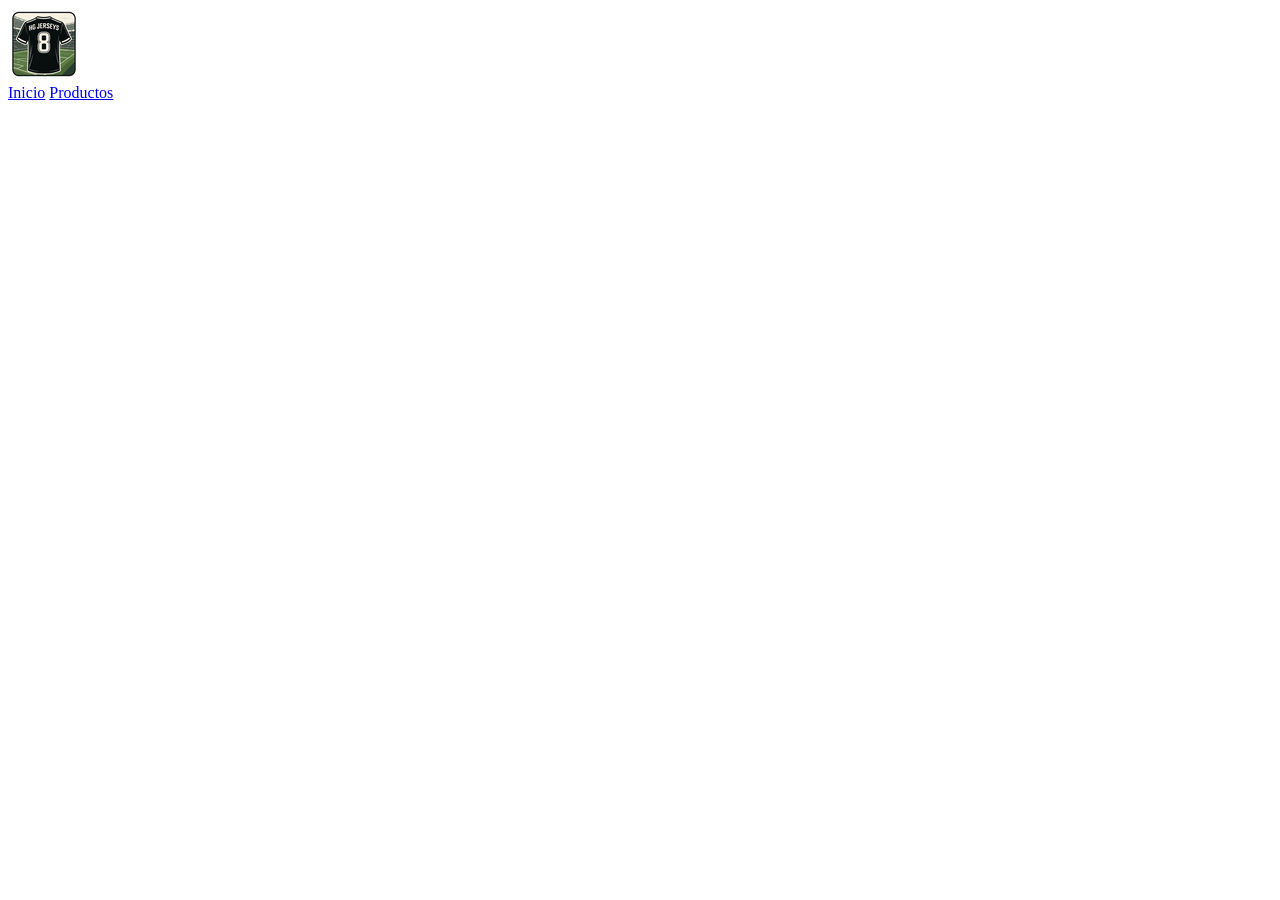
==== hg-landing/products.html @ 501e5852 "Changing" ====
<!DOCTYPE html>
<html lang="es">
<head>
  <meta charset="UTF-8">
  <meta name="viewport" content="width=device-width, initial-scale=1.0">
  <title>HG Jerseys</title>
</head>
<body>
  <header>
    <img src="/hg-landing/img/icons/icon-72x72.png" alt="Logo HG Jerseys">
    <nav>
      <a href="/hg-landing/index.html">Inicio</a>
      <a href="#productos">Productos</a>

    </nav>
  </header>
</body>
</html>
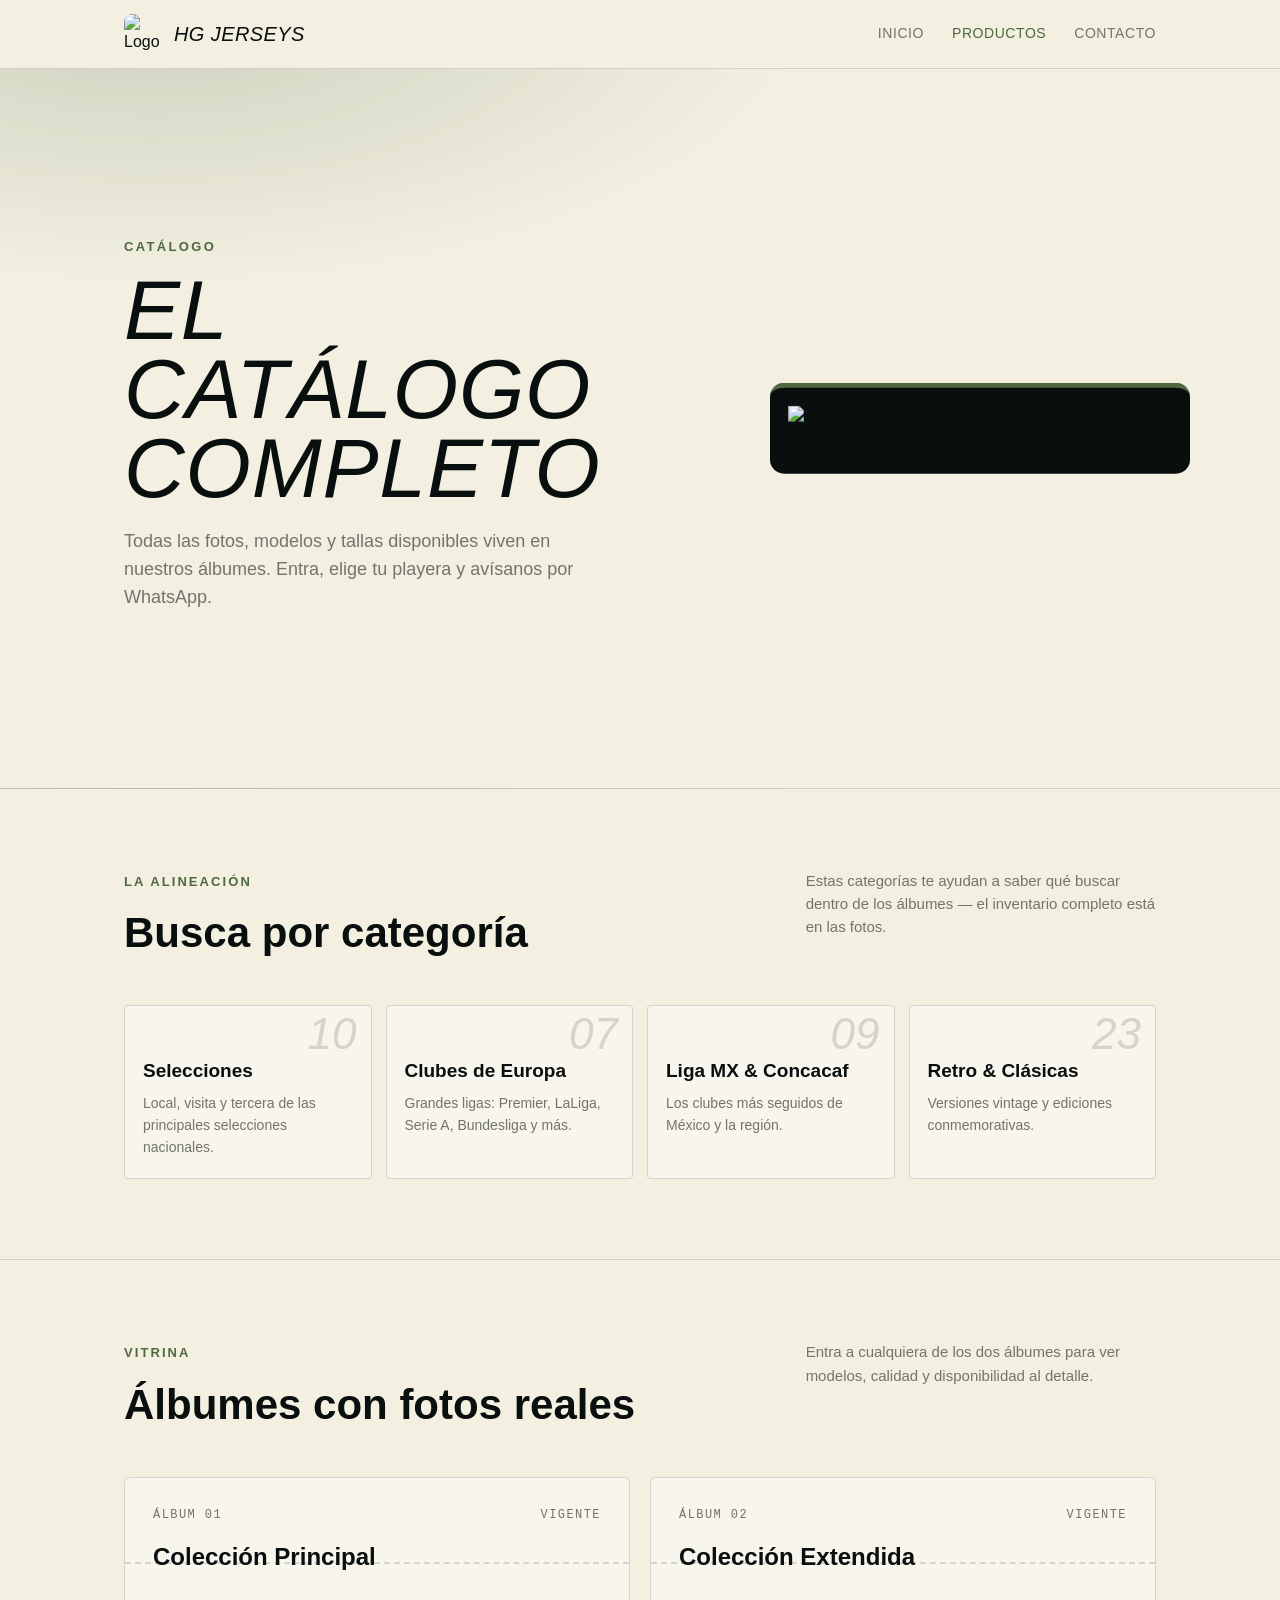
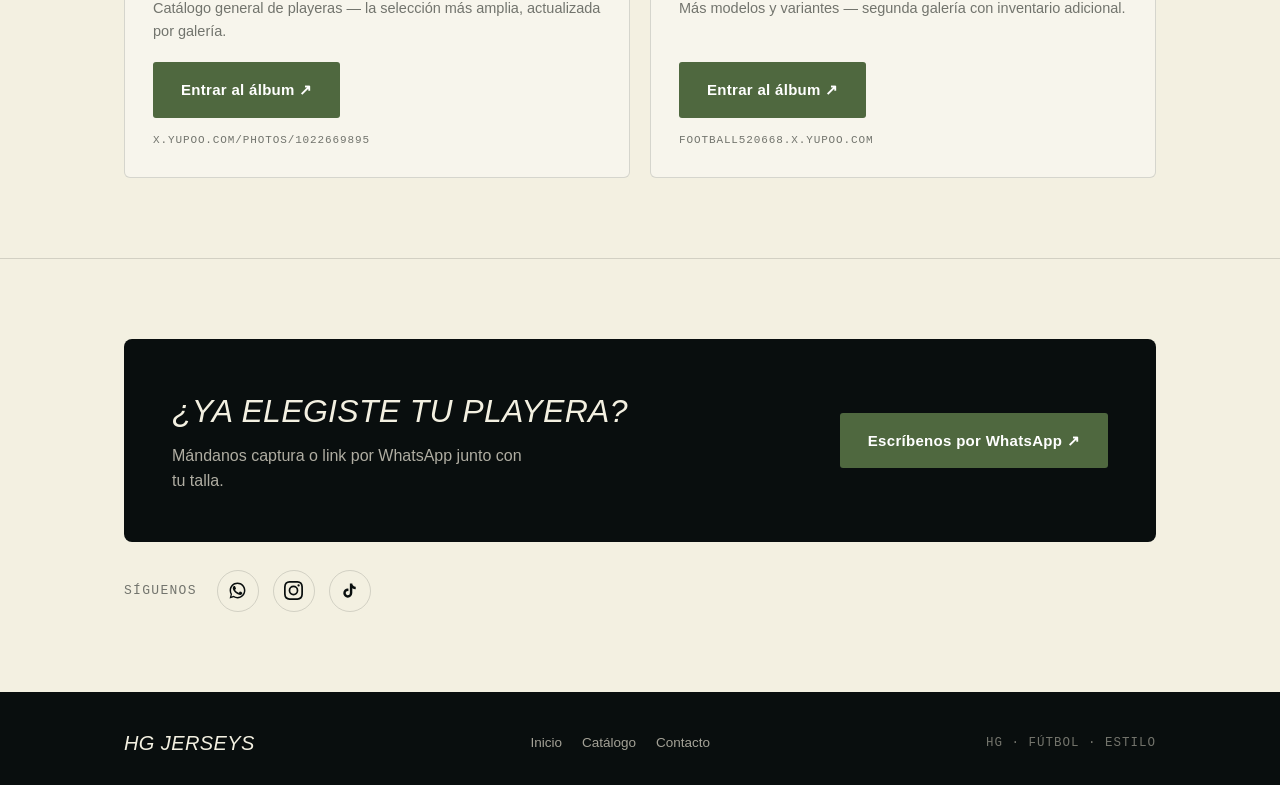
==== commit 3477eee6: "Rediseña HG Jerseys con paleta del logo y agrega pipeline de despliegue Ajusta la paleta a los color" ====
--- a/hg-landing/products.html
+++ b/hg-landing/products.html
@@ -3,16 +3,150 @@
 <head>
   <meta charset="UTF-8">
   <meta name="viewport" content="width=device-width, initial-scale=1.0">
-  <title>HG Jerseys</title>
+  <title>HG Jerseys — Catálogo</title>
+  <meta name="description" content="Catálogo de playeras HG Jerseys: selecciones, clubes de Europa, Liga MX y retro. Álbumes de fotos actualizados.">
+
+  <!-- Favicons -->
+  <link rel="icon" type="image/x-icon" href="/img/favicons/favicon.ico">
+  <link rel="icon" type="image/png" sizes="16x16" href="/img/favicons/favicon-16x16.png">
+  <link rel="icon" type="image/png" sizes="32x32" href="/img/favicons/favicon-32x32.png">
+  <link rel="icon" type="image/png" sizes="48x48" href="/img/favicons/favicon-48x48.png">
+  <link rel="apple-touch-icon" sizes="180x180" href="/img/icons/apple-touch-icon.png">
+  <link rel="manifest" href="/img/manifest/site.webmanifest">
+  <meta name="theme-color" content="#4f683f">
+
+  <!-- Open Graph -->
+  <meta property="og:title" content="HG Jerseys — Catálogo">
+  <meta property="og:description" content="Explora nuestros álbumes de playeras: selecciones, clubes de Europa, Liga MX y retro.">
+  <meta property="og:image" content="/img/social/og-image-light.jpg">
+  <meta property="og:type" content="website">
+  <meta name="twitter:card" content="summary_large_image">
+  <meta name="twitter:image" content="/img/social/og-image-light.jpg">
+
+  <link rel="stylesheet" href="./css/styles.css">
 </head>
 <body>
-  <header>
-    <img src="/hg-landing/img/icons/icon-72x72.png" alt="Logo HG Jerseys">
-    <nav>
-      <a href="/hg-landing/index.html">Inicio</a>
-      <a href="#productos">Productos</a>
+  <header class="site">
+    <div class="nav">
+      <a class="brand" href="/index.html">
+        <img src="/img/icons/icon-72x72.png" alt="Logo HG Jerseys">
+        <span class="brand-name display">HG Jerseys</span>
+      </a>
+      <nav class="links">
+        <a href="/index.html">Inicio</a>
+        <a href="/products.html" class="active">Productos</a>
+        <a href="#contacto">Contacto</a>
+      </nav>
+    </div>
+  </header>
 
-    </nav>
-  </header>
+  <section class="hero">
+    <div class="hero-visual hero-visual--lg">
+      <img src="/img/patada-futbol.gif" alt="Ilustración de un jugador de fútbol pateando el balón">
+    </div>
+    <div class="hero-inner">
+      <p class="eyebrow">Catálogo</p>
+      <h1 class="hero-title display">El catálogo<br>completo</h1>
+      <p class="hero-sub">Todas las fotos, modelos y tallas disponibles viven en nuestros álbumes. Entra, elige tu playera y avísanos por WhatsApp.</p>
+    </div>
+  </section>
+
+  <section id="equipos">
+    <div class="wrap">
+      <div class="section-head">
+        <div>
+          <p class="section-tag">La alineación</p>
+          <h2 class="section-title">Busca por categoría</h2>
+        </div>
+        <p class="section-note">Estas categorías te ayudan a saber qué buscar dentro de los álbumes — el inventario completo está en las fotos.</p>
+      </div>
+      <div class="lineup">
+        <div class="player-card">
+          <span class="player-num">10</span>
+          <h3>Selecciones</h3>
+          <p>Local, visita y tercera de las principales selecciones nacionales.</p>
+        </div>
+        <div class="player-card">
+          <span class="player-num">07</span>
+          <h3>Clubes de Europa</h3>
+          <p>Grandes ligas: Premier, LaLiga, Serie A, Bundesliga y más.</p>
+        </div>
+        <div class="player-card">
+          <span class="player-num">09</span>
+          <h3>Liga MX &amp; Concacaf</h3>
+          <p>Los clubes más seguidos de México y la región.</p>
+        </div>
+        <div class="player-card">
+          <span class="player-num">23</span>
+          <h3>Retro &amp; Clásicas</h3>
+          <p>Versiones vintage y ediciones conmemorativas.</p>
+        </div>
+      </div>
+    </div>
+  </section>
+
+  <section id="catalogo">
+    <div class="wrap">
+      <div class="section-head">
+        <div>
+          <p class="section-tag">Vitrina</p>
+          <h2 class="section-title">Álbumes con fotos reales</h2>
+        </div>
+        <p class="section-note">Entra a cualquiera de los dos álbumes para ver modelos, calidad y disponibilidad al detalle.</p>
+      </div>
+      <div class="tickets">
+        <div class="ticket">
+          <div class="ticket-kicker mono"><span>Álbum 01</span><span>Vigente</span></div>
+          <h3>Colección Principal</h3>
+          <p>Catálogo general de playeras — la selección más amplia, actualizada por galería.</p>
+          <a class="btn btn-primary" href="https://x.yupoo.com/photos/1022669895/albums?tab=gallery" target="_blank" rel="noopener noreferrer">Entrar al álbum ↗</a>
+          <span class="stub mono">x.yupoo.com/photos/1022669895</span>
+        </div>
+        <div class="ticket">
+          <div class="ticket-kicker mono"><span>Álbum 02</span><span>Vigente</span></div>
+          <h3>Colección Extendida</h3>
+          <p>Más modelos y variantes — segunda galería con inventario adicional.</p>
+          <a class="btn btn-primary" href="https://football520668.x.yupoo.com/albums?page=5" target="_blank" rel="noopener noreferrer">Entrar al álbum ↗</a>
+          <span class="stub mono">football520668.x.yupoo.com</span>
+        </div>
+      </div>
+    </div>
+  </section>
+
+  <section id="contacto">
+    <div class="wrap">
+      <div class="cta-panel">
+        <div>
+          <h3 class="display">¿Ya elegiste tu playera?</h3>
+          <p>Mándanos captura o link por WhatsApp junto con tu talla.</p>
+        </div>
+        <a class="btn btn-whatsapp" href="https://wa.me/6694369028" target="_blank" rel="noopener noreferrer">Escríbenos por WhatsApp ↗</a>
+      </div>
+      <div class="social-row">
+        <span class="social-label mono">Síguenos</span>
+        <a class="social-icon" href="https://wa.me/6694369028" target="_blank" rel="noopener noreferrer" aria-label="WhatsApp">
+          <svg viewBox="0 0 24 24" aria-hidden="true"><path d="M17.472 14.382c-.297-.149-1.758-.867-2.03-.967-.273-.099-.471-.148-.67.15-.197.297-.767.966-.94 1.164-.173.199-.347.223-.644.075-.297-.15-1.255-.463-2.39-1.475-.883-.788-1.48-1.761-1.653-2.059-.173-.297-.018-.458.13-.606.134-.133.298-.347.446-.52.15-.174.199-.298.298-.497.099-.198.05-.371-.025-.52-.075-.149-.669-1.612-.916-2.207-.242-.579-.487-.5-.669-.51-.173-.008-.371-.01-.57-.01-.198 0-.52.074-.792.372-.272.297-1.04 1.016-1.04 2.479 0 1.462 1.065 2.875 1.213 3.074.149.198 2.096 3.2 5.077 4.487.709.306 1.262.489 1.694.625.712.227 1.36.195 1.871.118.571-.085 1.758-.719 2.006-1.413.248-.694.248-1.289.173-1.413-.074-.124-.272-.198-.57-.347z"/><path d="M12.001 2C6.478 2 2 6.478 2 12c0 1.85.5 3.58 1.377 5.06L2 22l5.06-1.376A9.933 9.933 0 0 0 12.001 22C17.523 22 22 17.522 22 12S17.523 2 12.001 2zm0 18.09c-1.615 0-3.11-.463-4.373-1.263l-.313-.185-3.005.817.804-2.936-.204-.32A8.09 8.09 0 0 1 3.911 12c0-4.465 3.634-8.09 8.09-8.09 4.457 0 8.09 3.625 8.09 8.09 0 4.464-3.633 8.09-8.09 8.09z"/></svg>
+        </a>
+        <a class="social-icon" href="https://instagram.com/hgjerseys" target="_blank" rel="noopener noreferrer" aria-label="Instagram">
+          <svg viewBox="0 0 24 24" aria-hidden="true"><path d="M12 2.163c3.204 0 3.584.012 4.85.07 3.252.148 4.771 1.691 4.919 4.919.058 1.265.069 1.645.069 4.849 0 3.205-.012 3.584-.069 4.849-.149 3.225-1.664 4.771-4.919 4.919-1.266.058-1.644.07-4.85.07-3.204 0-3.584-.012-4.849-.07-3.26-.149-4.771-1.699-4.919-4.92-.058-1.265-.07-1.644-.07-4.849 0-3.204.013-3.583.07-4.849.149-3.227 1.664-4.771 4.919-4.919 1.266-.057 1.645-.069 4.849-.069zM12 0C8.741 0 8.332.014 7.052.072 2.695.272.273 2.69.073 7.052.014 8.332 0 8.741 0 12c0 3.259.014 3.668.072 4.948.2 4.358 2.618 6.78 6.98 6.98C8.332 23.986 8.741 24 12 24c3.259 0 3.668-.014 4.948-.072 4.354-.2 6.782-2.618 6.979-6.98.059-1.28.073-1.689.073-4.948 0-3.259-.014-3.667-.072-4.947-.196-4.354-2.617-6.78-6.979-6.98C15.668.014 15.259 0 12 0zm0 5.838a6.162 6.162 0 1 0 0 12.324 6.162 6.162 0 0 0 0-12.324zM12 16a4 4 0 1 1 0-8 4 4 0 0 1 0 8zm6.406-11.845a1.44 1.44 0 1 0 0 2.881 1.44 1.44 0 0 0 0-2.881z"/></svg>
+        </a>
+        <a class="social-icon" href="https://www.tiktok.com/@hgjerseys" target="_blank" rel="noopener noreferrer" aria-label="TikTok">
+          <svg viewBox="0 0 24 24" aria-hidden="true"><path d="M16.6 5.82s.51.5 0 0A4.278 4.278 0 0 1 15.54 3h-3.09v12.4a2.592 2.592 0 0 1-2.59 2.5c-1.42 0-2.6-1.16-2.6-2.6 0-1.72 1.66-3.01 3.37-2.48V9.66c-3.45-.46-6.47 2.22-6.47 5.64 0 3.33 2.76 5.7 5.69 5.7 3.14 0 5.69-2.55 5.69-5.7V9.01a7.35 7.35 0 0 0 4.3 1.38V7.3s-1.88.09-3.24-1.48z"/></svg>
+        </a>
+      </div>
+    </div>
+  </section>
+
+  <footer class="site">
+    <div class="foot-inner">
+      <span class="brand-name display">HG Jerseys</span>
+      <div class="foot-links">
+        <a href="/index.html">Inicio</a>
+        <a href="#catalogo">Catálogo</a>
+        <a href="#contacto">Contacto</a>
+      </div>
+      <span class="foot-score mono">HG · Fútbol · Estilo</span>
+    </div>
+  </footer>
 </body>
-</html>+</html>
--- a/hg-landing/css/styles.css
+++ b/hg-landing/css/styles.css
@@ -0,0 +1,557 @@
+/* HG Jerseys — estilos compartidos
+   Paleta muestreada directamente del logo (logo-master-transparent.png):
+   negro del jersey, crema del cielo de estadio, verde de la cancha. */
+
+:root {
+  --ink: #090e0e;
+  --ink-soft: #72746d;
+  --cream: #f3f0e1;
+  --cream-panel: #f7f5ec;
+  --pitch: #4f683f;
+  --pitch-deep: #36472b;
+  --border: rgba(9, 14, 14, 0.14);
+
+  --bg: var(--cream);
+  --panel: var(--cream-panel);
+  --text: var(--ink);
+  --text-soft: var(--ink-soft);
+  --accent: var(--pitch);
+  --accent-deep: var(--pitch-deep);
+}
+
+@media (prefers-color-scheme: dark) {
+  :root {
+    --bg: #0d0f0b;
+    --panel: #1c1d1a;
+    --text: #f3f0e1;
+    --text-soft: #a2a094;
+    --border: rgba(243, 240, 225, 0.14);
+    --accent: #80af61;
+    --accent-deep: #93c175;
+  }
+}
+
+* {
+  box-sizing: border-box;
+}
+
+html {
+  scroll-behavior: smooth;
+}
+
+@media (prefers-reduced-motion: reduce) {
+  html {
+    scroll-behavior: auto;
+  }
+  * {
+    animation: none !important;
+    transition: none !important;
+  }
+}
+
+body {
+  margin: 0;
+  background: var(--bg);
+  color: var(--text);
+  font-family: -apple-system, BlinkMacSystemFont, "Segoe UI", Roboto, "Helvetica Neue", Arial, sans-serif;
+  font-size: 16px;
+  line-height: 1.55;
+}
+
+.display {
+  font-family: Impact, Haettenschweiler, "Arial Narrow Bold", "Franklin Gothic Bold", sans-serif;
+  text-transform: uppercase;
+  font-style: italic;
+  letter-spacing: 0.01em;
+  font-weight: 400;
+}
+
+.mono {
+  font-family: ui-monospace, SFMono-Regular, "SF Mono", Menlo, Consolas, monospace;
+}
+
+.wrap {
+  max-width: 1080px;
+  margin: 0 auto;
+  padding: 0 24px;
+}
+
+/* ---------- HEADER / NAV ---------- */
+header.site {
+  position: sticky;
+  top: 0;
+  z-index: 50;
+  background: var(--bg);
+  border-bottom: 1px solid var(--border);
+}
+
+.nav {
+  display: flex;
+  align-items: center;
+  justify-content: space-between;
+  padding: 14px 24px;
+  max-width: 1080px;
+  margin: 0 auto;
+}
+
+.brand {
+  display: flex;
+  align-items: center;
+  gap: 10px;
+  text-decoration: none;
+  color: var(--text);
+}
+
+.brand img {
+  width: 40px;
+  height: 40px;
+  border-radius: 8px;
+  display: block;
+}
+
+.brand-name {
+  font-size: 20px;
+  letter-spacing: 0.02em;
+}
+
+nav.links {
+  display: flex;
+  gap: 28px;
+}
+
+nav.links a {
+  color: var(--text-soft);
+  text-decoration: none;
+  font-size: 14px;
+  letter-spacing: 0.04em;
+  text-transform: uppercase;
+}
+
+nav.links a:hover,
+nav.links a.active {
+  color: var(--accent);
+}
+
+@media (max-width: 640px) {
+  nav.links {
+    gap: 16px;
+  }
+}
+
+/* ---------- HERO ---------- */
+.hero {
+  position: relative;
+  overflow: hidden;
+  background:
+    radial-gradient(1100px 480px at 12% -10%, rgba(63, 95, 60, 0.22), transparent 60%),
+    var(--bg);
+  border-bottom: 1px solid var(--border);
+}
+
+.hero-visual {
+  position: absolute;
+  top: 50%;
+  right: 7%;
+  transform: translateY(-50%);
+  width: 300px;
+  max-width: 36%;
+  background: var(--ink);
+  border-radius: 14px;
+  border-top: 5px solid var(--accent);
+  padding: 18px;
+  z-index: 0;
+}
+
+.hero-visual img {
+  display: block;
+  width: 100%;
+  height: auto;
+  max-height: 66vh;
+  object-fit: contain;
+}
+
+.hero-visual--lg {
+  width: 420px;
+  max-width: 46%;
+}
+
+@media (max-width: 860px) {
+  .hero-visual {
+    display: none;
+  }
+}
+
+.hero-inner {
+  position: relative;
+  z-index: 1;
+  padding: 88px 24px 64px;
+  max-width: 1080px;
+  margin: 0 auto;
+}
+
+.eyebrow {
+  font-size: 13px;
+  letter-spacing: 0.18em;
+  text-transform: uppercase;
+  color: var(--accent);
+  font-weight: 700;
+  margin: 0 0 14px;
+}
+
+h1.hero-title {
+  font-size: clamp(44px, 8.5vw, 84px);
+  line-height: 0.94;
+  margin: 0 0 20px;
+  text-wrap: balance;
+  max-width: 12ch;
+}
+
+.hero-sub {
+  max-width: 46ch;
+  font-size: 18px;
+  color: var(--text-soft);
+  margin: 0 0 32px;
+}
+
+.hero-cta {
+  display: flex;
+  gap: 14px;
+  flex-wrap: wrap;
+}
+
+.btn {
+  display: inline-flex;
+  align-items: center;
+  gap: 8px;
+  padding: 14px 26px;
+  border-radius: 3px;
+  font-weight: 700;
+  font-size: 15px;
+  text-decoration: none;
+  letter-spacing: 0.02em;
+  border: 2px solid transparent;
+  transition: transform 0.15s ease, background 0.15s ease;
+}
+
+.btn:hover {
+  transform: translateY(-2px);
+}
+
+.btn-primary {
+  background: var(--accent);
+  color: #fff;
+}
+
+.btn-ghost {
+  background: transparent;
+  border-color: var(--text);
+  color: var(--text);
+}
+
+.btn-whatsapp {
+  background: var(--accent);
+  color: #fff;
+}
+
+/* ---------- SECTIONS ---------- */
+section {
+  padding: 80px 0;
+  border-bottom: 1px solid var(--border);
+}
+
+section:last-of-type {
+  border-bottom: none;
+}
+
+.section-head {
+  display: flex;
+  align-items: baseline;
+  justify-content: space-between;
+  gap: 16px;
+  margin-bottom: 40px;
+  flex-wrap: wrap;
+}
+
+.section-tag {
+  font-size: 13px;
+  letter-spacing: 0.16em;
+  text-transform: uppercase;
+  color: var(--accent);
+  font-weight: 700;
+  margin: 0 0 8px;
+}
+
+h2.section-title {
+  font-size: clamp(28px, 4vw, 42px);
+  margin: 0;
+  text-wrap: balance;
+}
+
+.section-note {
+  max-width: 42ch;
+  color: var(--text-soft);
+  font-size: 15px;
+  margin: 0;
+}
+
+/* ---------- CATEGORIES (lineup) ---------- */
+.lineup {
+  display: grid;
+  grid-template-columns: repeat(4, 1fr);
+  gap: 14px;
+}
+
+@media (max-width: 800px) {
+  .lineup {
+    grid-template-columns: repeat(2, 1fr);
+  }
+}
+
+.player-card {
+  background: var(--panel);
+  border: 1px solid var(--border);
+  border-radius: 4px;
+  padding: 22px 18px 20px;
+  position: relative;
+  overflow: hidden;
+}
+
+.player-num {
+  font-family: Impact, Haettenschweiler, "Arial Narrow Bold", sans-serif;
+  font-style: italic;
+  font-size: 44px;
+  color: var(--border);
+  line-height: 1;
+  position: absolute;
+  top: 6px;
+  right: 14px;
+  z-index: 0;
+}
+
+.player-card h3 {
+  position: relative;
+  z-index: 1;
+  margin: 28px 0 8px;
+  font-size: 19px;
+}
+
+.player-card p {
+  position: relative;
+  z-index: 1;
+  margin: 0;
+  color: var(--text-soft);
+  font-size: 14px;
+}
+
+/* ---------- CATALOG (tickets) ---------- */
+.tickets {
+  display: grid;
+  grid-template-columns: 1fr 1fr;
+  gap: 20px;
+}
+
+@media (max-width: 720px) {
+  .tickets {
+    grid-template-columns: 1fr;
+  }
+}
+
+.ticket {
+  background: var(--panel);
+  border: 1px solid var(--border);
+  border-radius: 6px;
+  padding: 28px;
+  display: flex;
+  flex-direction: column;
+  gap: 14px;
+  position: relative;
+}
+
+.ticket::before {
+  content: "";
+  position: absolute;
+  left: 0;
+  right: 0;
+  top: 84px;
+  border-top: 2px dashed var(--border);
+}
+
+.ticket-kicker {
+  font-size: 12px;
+  letter-spacing: 0.12em;
+  text-transform: uppercase;
+  color: var(--text-soft);
+  display: flex;
+  justify-content: space-between;
+}
+
+.ticket h3 {
+  margin: 0;
+  font-size: 24px;
+}
+
+.ticket p {
+  margin: 8px 0 0;
+  color: var(--text-soft);
+  font-size: 14.5px;
+  flex: 1;
+}
+
+.ticket .btn {
+  align-self: flex-start;
+  margin-top: 6px;
+}
+
+.ticket .stub {
+  font-size: 11px;
+  letter-spacing: 0.08em;
+  color: var(--text-soft);
+  text-transform: uppercase;
+}
+
+/* ---------- HOW TO ORDER ---------- */
+.steps {
+  display: grid;
+  grid-template-columns: repeat(3, 1fr);
+  gap: 22px;
+}
+
+@media (max-width: 800px) {
+  .steps {
+    grid-template-columns: 1fr;
+  }
+}
+
+.step {
+  border-left: 3px solid var(--accent);
+  padding-left: 18px;
+}
+
+.step .k {
+  font-family: Impact, Haettenschweiler, "Arial Narrow Bold", sans-serif;
+  font-style: italic;
+  font-size: 32px;
+  color: var(--accent);
+  line-height: 1;
+  margin: 0 0 8px;
+}
+
+.step h3 {
+  margin: 0 0 8px;
+  font-size: 18px;
+}
+
+.step p {
+  margin: 0;
+  color: var(--text-soft);
+  font-size: 14.5px;
+}
+
+/* ---------- WHATSAPP CTA ---------- */
+.cta-panel {
+  background: var(--ink);
+  color: var(--cream);
+  border-radius: 8px;
+  padding: 48px;
+  display: flex;
+  align-items: center;
+  justify-content: space-between;
+  gap: 32px;
+  flex-wrap: wrap;
+}
+
+.cta-panel h3 {
+  margin: 0 0 8px;
+  font-size: clamp(24px, 3.4vw, 32px);
+}
+
+.cta-panel p {
+  margin: 0;
+  color: rgba(247, 241, 225, 0.7);
+  max-width: 40ch;
+}
+
+/* ---------- SOCIAL ---------- */
+.social-row {
+  display: flex;
+  align-items: center;
+  gap: 14px;
+  margin-top: 28px;
+}
+
+.social-label {
+  font-size: 13px;
+  letter-spacing: 0.1em;
+  text-transform: uppercase;
+  color: var(--text-soft);
+  margin: 0 6px 0 0;
+}
+
+.social-icon {
+  display: inline-flex;
+  align-items: center;
+  justify-content: center;
+  width: 42px;
+  height: 42px;
+  border-radius: 50%;
+  border: 1px solid var(--border);
+  color: var(--text);
+  transition: background 0.15s ease, color 0.15s ease, transform 0.15s ease;
+}
+
+.social-icon svg {
+  width: 19px;
+  height: 19px;
+  fill: currentColor;
+}
+
+.social-icon:hover {
+  background: var(--accent);
+  border-color: var(--accent);
+  color: #fff;
+  transform: translateY(-2px);
+}
+
+/* ---------- FOOTER ---------- */
+footer.site {
+  background: var(--ink);
+  color: var(--cream);
+  padding: 36px 0 26px;
+}
+
+.foot-inner {
+  max-width: 1080px;
+  margin: 0 auto;
+  padding: 0 24px;
+  display: flex;
+  justify-content: space-between;
+  align-items: center;
+  flex-wrap: wrap;
+  gap: 16px;
+}
+
+.foot-inner .brand-name {
+  color: var(--cream);
+}
+
+.foot-links {
+  display: flex;
+  gap: 20px;
+}
+
+.foot-links a {
+  color: rgba(247, 241, 225, 0.65);
+  text-decoration: none;
+  font-size: 13.5px;
+}
+
+.foot-links a:hover {
+  color: var(--cream);
+}
+
+.foot-score {
+  font-size: 12.5px;
+  letter-spacing: 0.08em;
+  color: rgba(247, 241, 225, 0.45);
+  text-transform: uppercase;
+}
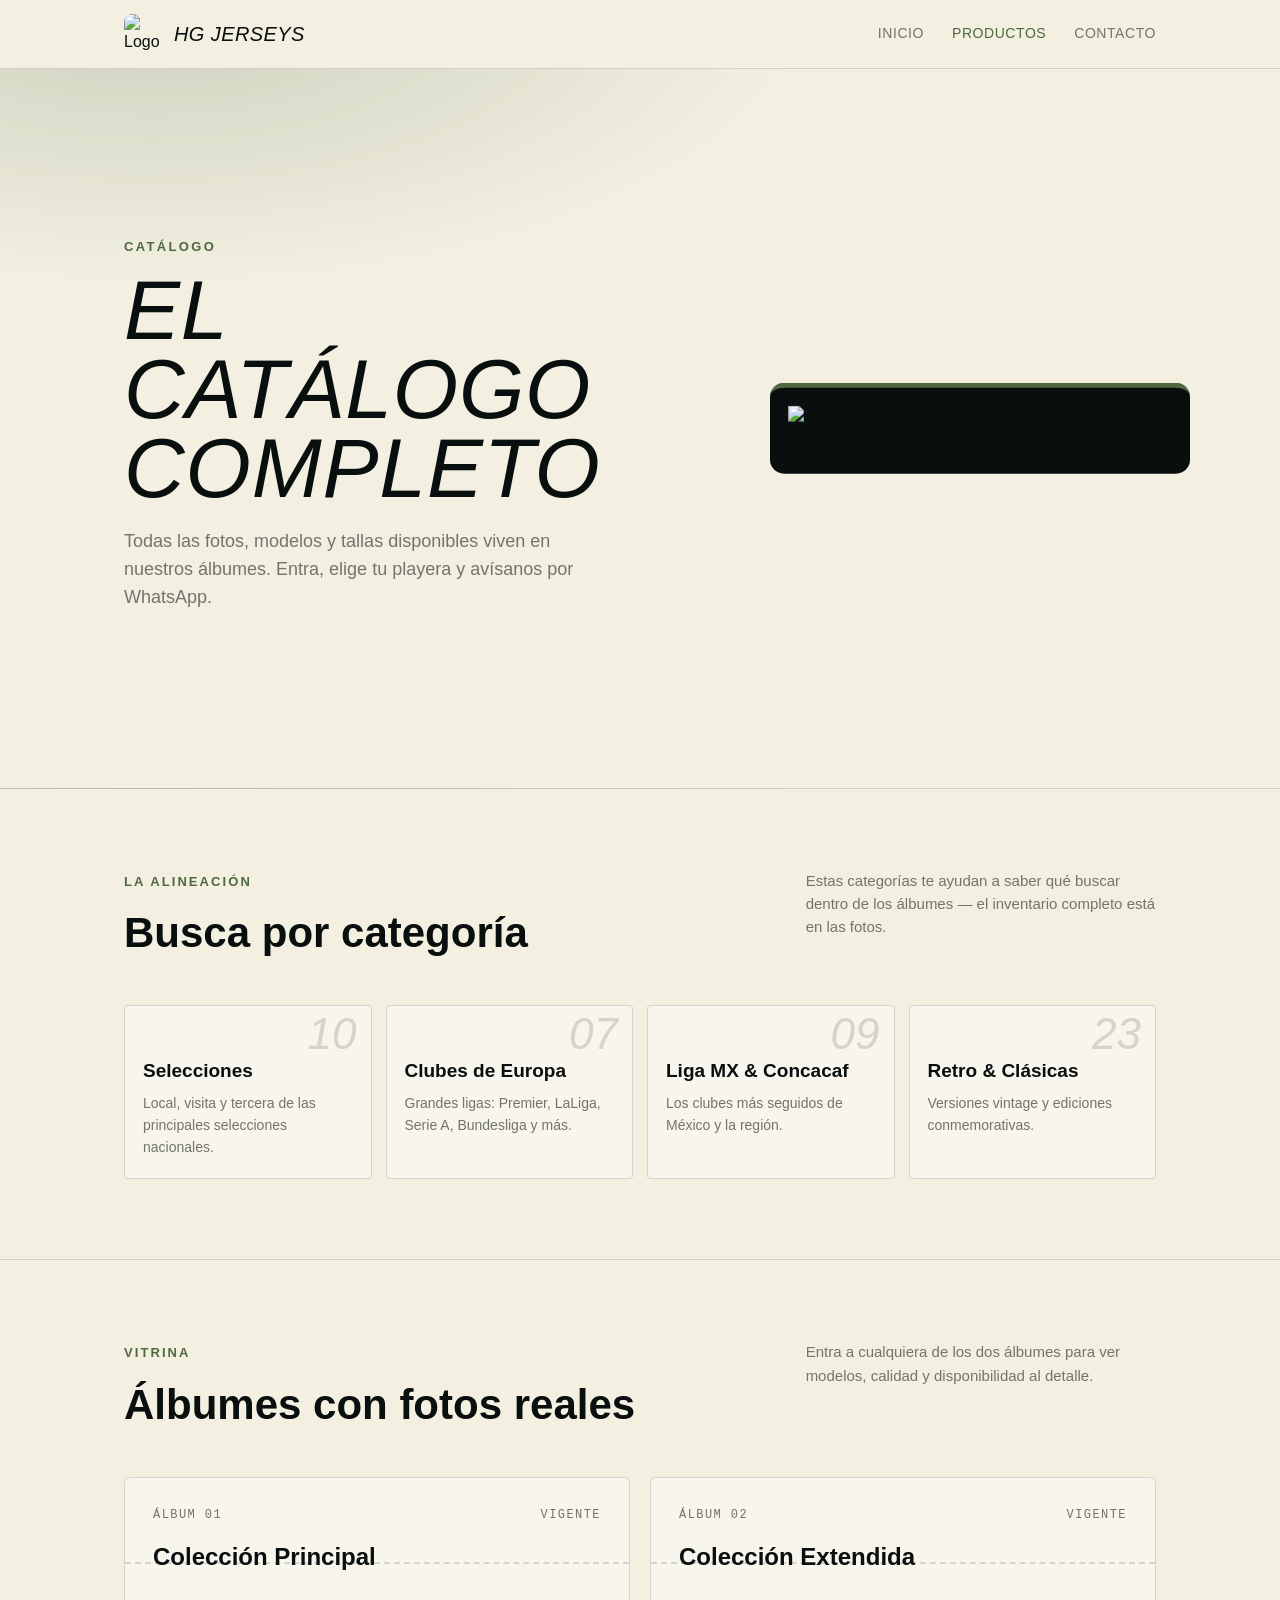
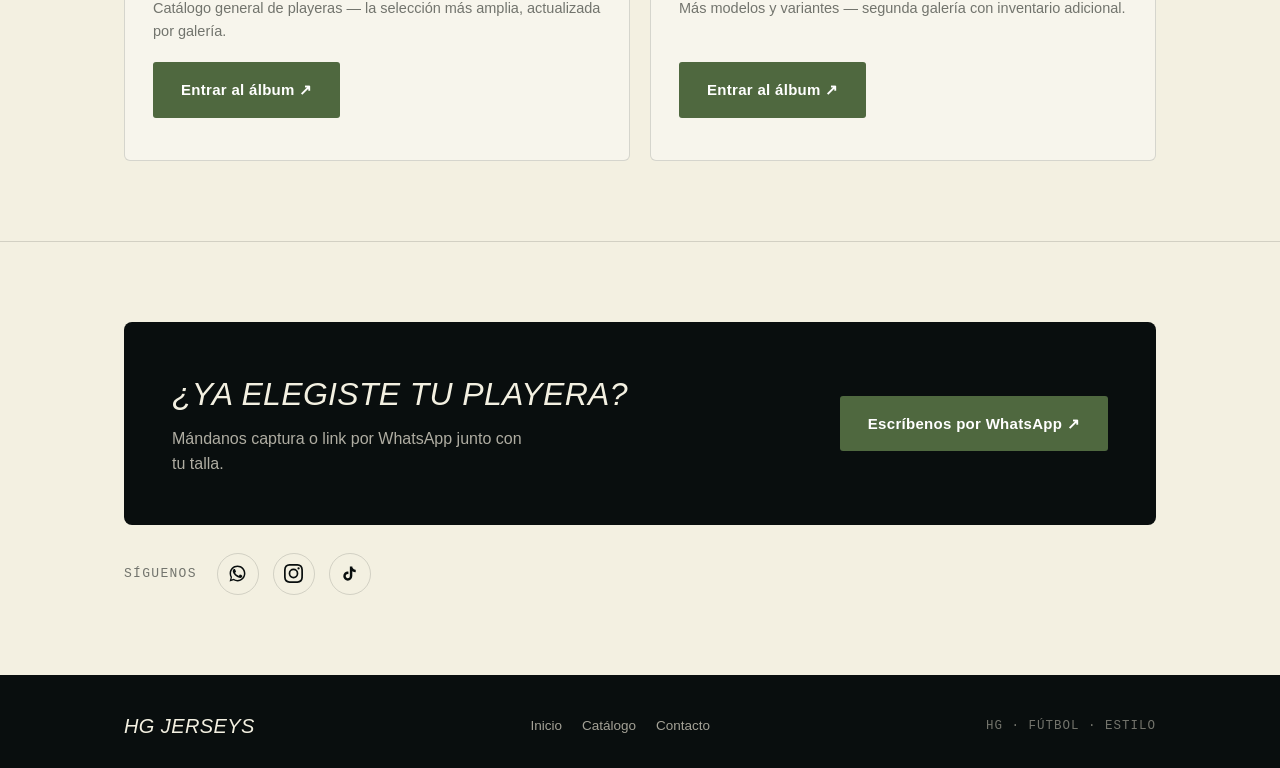
==== commit 4ca4f065: "Removing category links" ====
--- a/hg-landing/products.html
+++ b/hg-landing/products.html
@@ -99,15 +99,15 @@
           <div class="ticket-kicker mono"><span>Álbum 01</span><span>Vigente</span></div>
           <h3>Colección Principal</h3>
           <p>Catálogo general de playeras — la selección más amplia, actualizada por galería.</p>
-          <a class="btn btn-primary" href="https://x.yupoo.com/photos/1022669895/albums?tab=gallery" target="_blank" rel="noopener noreferrer">Entrar al álbum ↗</a>
-          <span class="stub mono">x.yupoo.com/photos/1022669895</span>
+          <a class="btn btn-primary" href="" target="_blank" rel="noopener noreferrer">Entrar al álbum ↗</a>
+          <span class="stub mono"></span>
         </div>
         <div class="ticket">
           <div class="ticket-kicker mono"><span>Álbum 02</span><span>Vigente</span></div>
           <h3>Colección Extendida</h3>
           <p>Más modelos y variantes — segunda galería con inventario adicional.</p>
-          <a class="btn btn-primary" href="https://football520668.x.yupoo.com/albums?page=5" target="_blank" rel="noopener noreferrer">Entrar al álbum ↗</a>
-          <span class="stub mono">football520668.x.yupoo.com</span>
+          <a class="btn btn-primary" href="" target="_blank" rel="noopener noreferrer">Entrar al álbum ↗</a>
+          <span class="stub mono"></span>
         </div>
       </div>
     </div>
